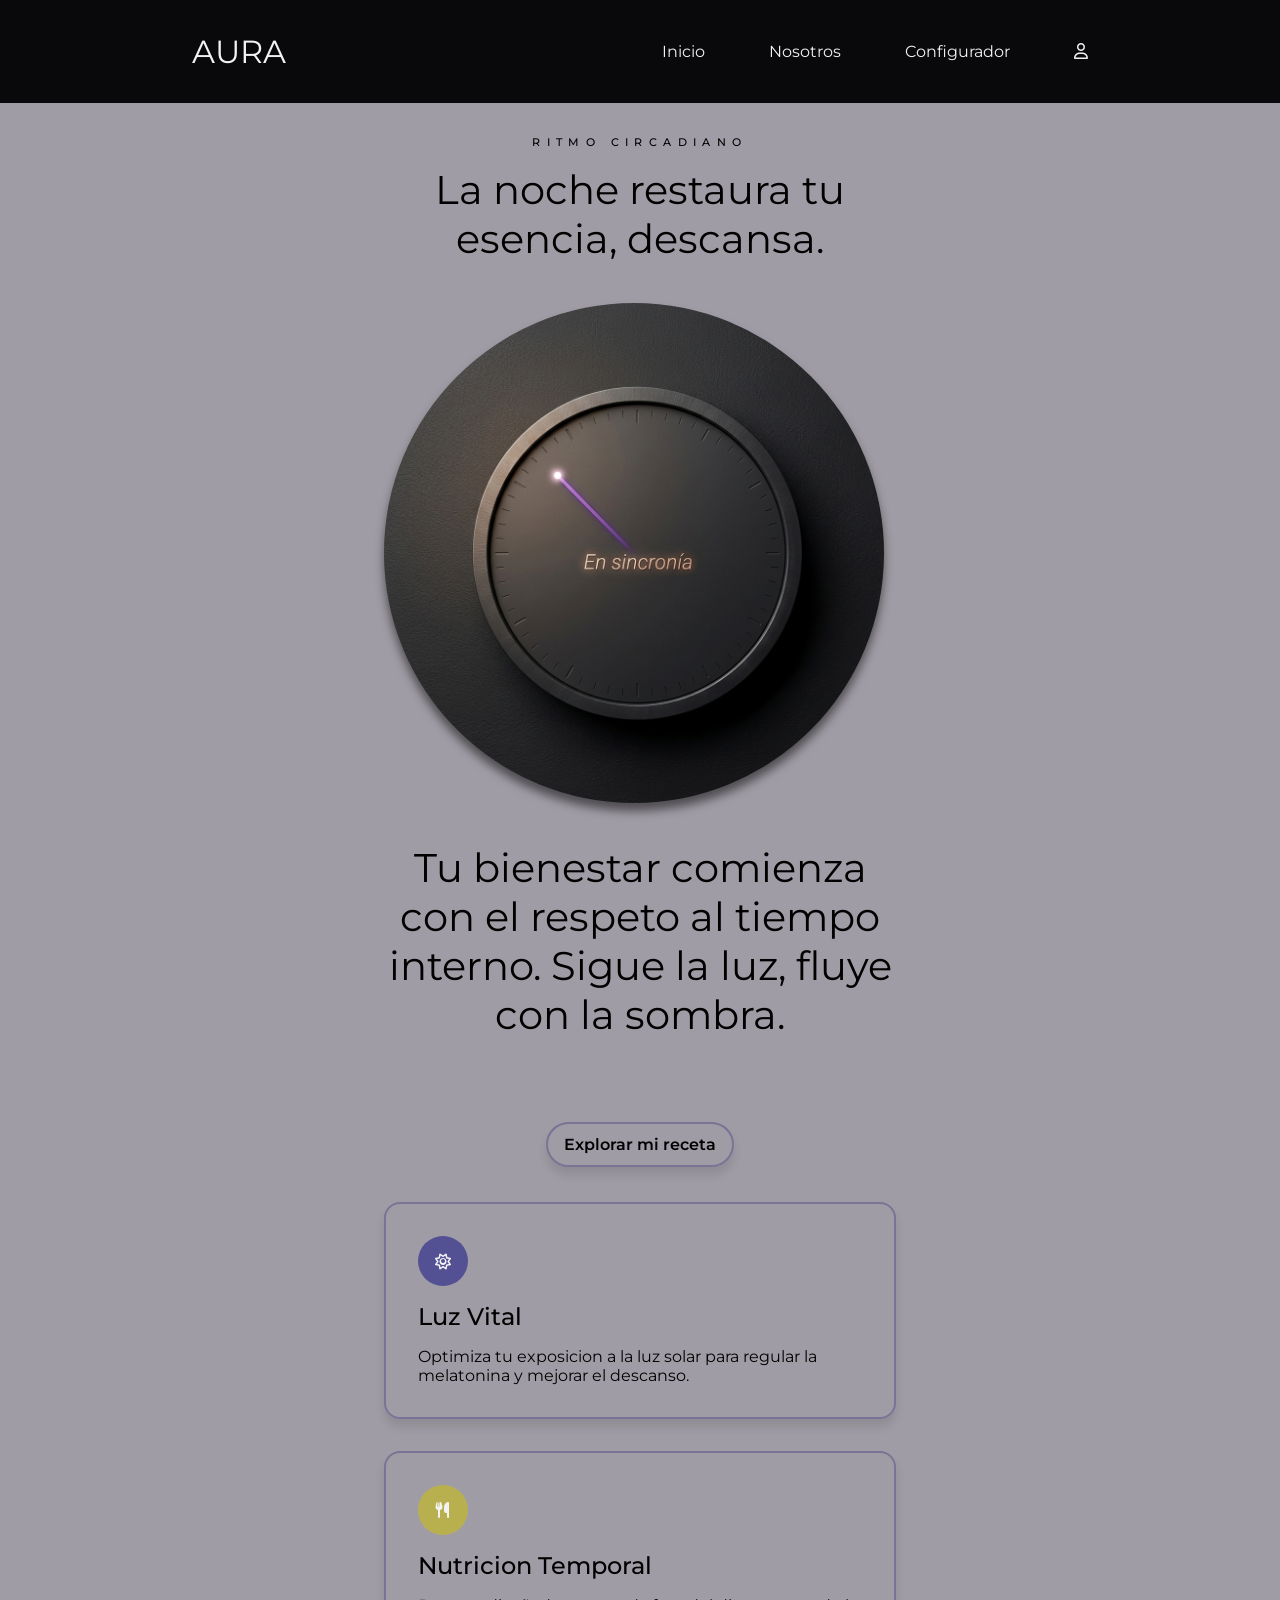
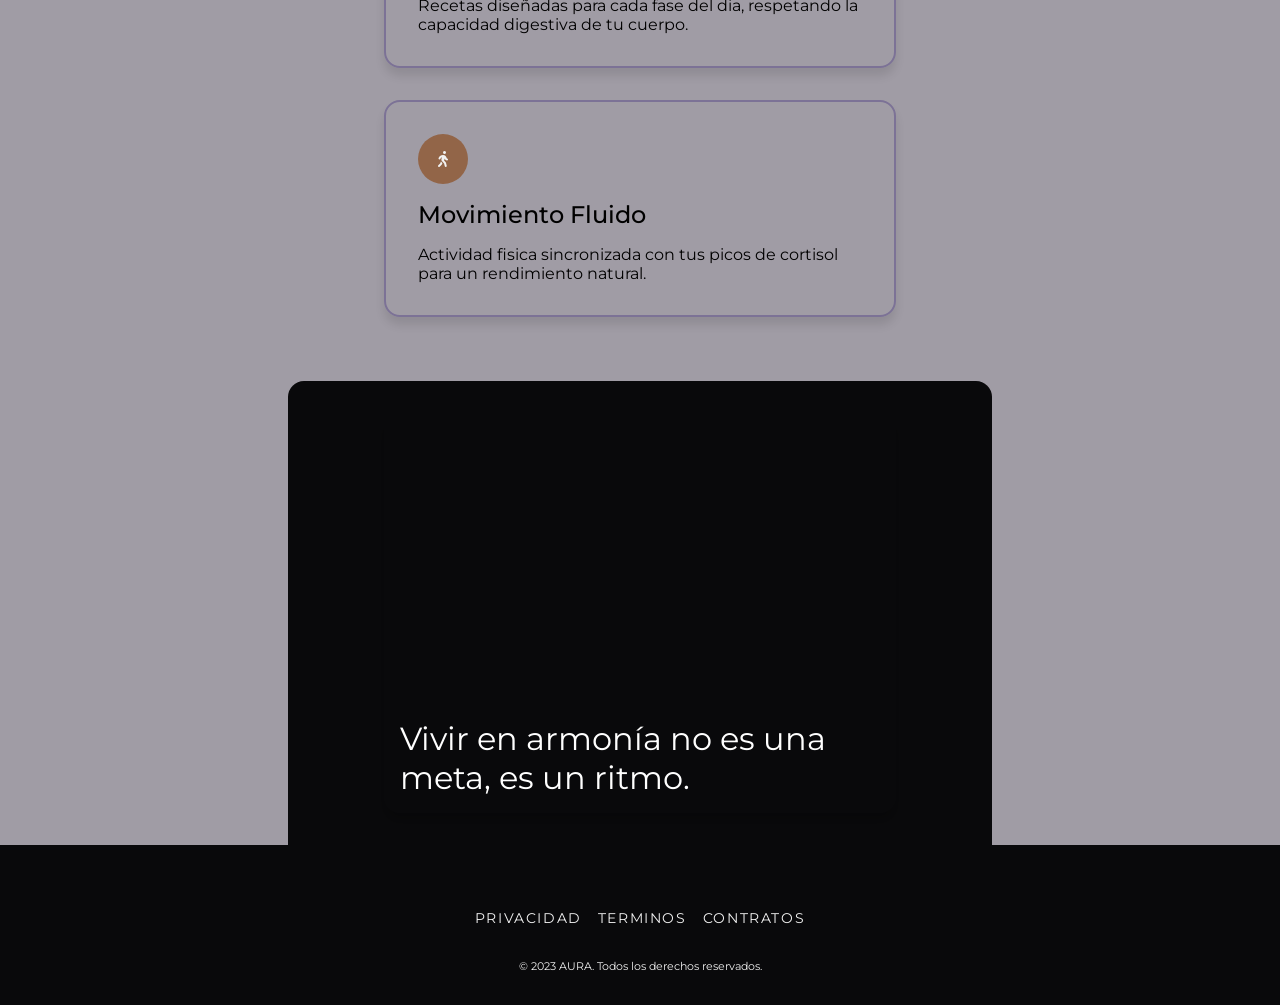
==== index.html @ 850c3b6b "First commit" ====
<!DOCTYPE html>
<html lang="es">
<head>
    <meta charset="UTF-8">
    <meta name="viewport" content="width=device-width, initial-scale=1.0">
    <title>AURA</title>
    <link rel="stylesheet" href="css/main.css">
</head>
<body>

    <nav class="navbar">
        <div class="logo">
            <a href="#">AURA</a>
        </div>
        <ul class="nav-links">
            <li><a href="#">Inicio</a></li>
            <li><a href="#">Nosotros</a></li>
            <li><a href="#">Configurador</a></li>
            <li class="dropdown-perfil">
                <a href="#"><i class="fa-regular fa-user"></i></a>
                <ul class="submenu">
                    <li><a href="auth/login.html">Mi Perfil</a></li>
                    <li><a href="auth/login.html">Iniciar Sesion</a></li>
                    <li><a href="auth/login.html">Cerrar Session</a></li>
                </ul>
            </li>
        </ul>
    </nav>

    <main class="main-content">
        <section class="section hero-section">
            <h1 class="home-title">Ritmo circadiano</h1>
            <h3 class="home-subtitle">La noche restaura tu esencia, descansa.</h3>
            
            <div id="clock"></div>

            <h3 class="home-subtitle">Tu bienestar comienza con el respeto al tiempo interno. Sigue la luz, fluye con la sombra.</h3>
        
        </section>

        <section class="section tips">
            <span>Explorar mi receta</span>
            <div class="cards-tips">
                <article class="card">
                    <div class="card-icon" style="background-color: #2421899d;">
                        <i class="fa-regular fa-sun"></i>
                    </div>
                    <h3>Luz Vital</h3>
                    <p>Optimiza tu exposicion a la luz solar para regular la melatonina y mejorar el descanso.</p>
                </article>
                <article class="card">
                    <div class="card-icon" style="background-color: #c8bd1ea0;">
                        <i class="fa-solid fa-utensils"></i>
                    </div>
                    <h3>Nutricion Temporal</h3>
                    <p>Recetas diseñadas para cada fase del dia, respetando la capacidad digestiva de tu cuerpo.</p>
                </article>
                <article class="card">
                    <div class="card-icon" style="background-color: #8b4513a0;">
                        <i class="fa-solid fa-person-walking"></i>
                    </div>
                    <h3>Movimiento Fluido</h3>
                    <p>Actividad fisica sincronizada con tus picos de cortisol para un rendimiento natural.</p>
                </article>
            </div>
        </section>

        <section class="section manifest-section">
            <div class="manifest-banner">
                <h4>Vivir en armonía no es una meta, es un ritmo.</h4>
            </div>
        </section>
    </main>
    <footer class="footer">
        <section class="terms">
            <a href="#">Privacidad</a>
            <a href="#">Terminos</a>   
            <a href="#">Contratos</a>   
        </section>
        <p>&copy; 2023 AURA. Todos los derechos reservados.</p>
    </footer>
    
</body>
</html>
---- css/main.css ----
@import "imports.css";
@import "reset&variables.css";


/* Navbar Styles */
.navbar{
    background-color: var(--background-color);
    display: flex;
    justify-content: space-between;
    align-items: center;
    padding: 2rem 12rem;
}
.navbar .logo a{
    color: var(--light-color);
    font-size: 2rem;
    text-decoration: none;
    font-weight: 400;
    transition: all 0.5s ease;
}

.navbar .logo a:hover{
    color: var(--primary-color);
    border-bottom: 2px solid var(--primary-color);
}

.navbar .nav-links{
    display: flex;
    gap: 4rem;
    justify-content: center;
    align-items: center;
    list-style: none;
}

.navbar .nav-links a:hover{
    border-bottom: 2px solid var(--primary-color);
}

.navbar .nav-links a{
    color: var(--light-color);
    text-decoration:none;
    list-style: none;
    transition: all 0.5s ease;
}

.nav-links, .submenu{
    list-style: none;
    padding: 0;
    margin: 0;

}

.nav-links > li{
    display: inline-block;
    position:relative; 
}

.submenu{
    display: none;
    position:absolute;
    right:50%;
    transform: translateX(50%);
    background-color: var(--secondary-color);
    min-width: 200px;
    box-shadow: 0px 8px 10px rgba(0, 0, 0, 0.2);
    border-radius: 1rem;
    z-index: 100;
}

.submenu li a{
    color: var(--dark-color);
    padding: 1rem 2rem;
    text-decoration: none;
    display: block;
    border-radius: 1rem;
}
.submenu li a:hover{
    background-color: var(--primary-color);
}
.dropdown-perfil:hover .submenu{
    display: block;
}

/* Fin de Navbar Styles */

/* main Styles */

.main-content{
    background-color:var(--neutral-color);
    display: flex;
    flex-direction: column;
    justify-content: center;
    align-items: center;
    padding:0rem 18rem;
    gap:2rem;
}
.section{
    /* background-color:var(--primary-color); */
    width: 100%;
    padding: 2rem 6rem;
}
.hero-section{
    text-align: center;
}

.hero-section .home-title{
    font-size: 0.7rem;
    font-weight: 500;
    letter-spacing: 0.4rem;
    text-transform: uppercase;
    text-align: center;;
}

.hero-section .home-subtitle{
    font-size: 2.5rem;
    font-weight: 400;
    margin-top: 1rem;
}

/* Clock Styles */
#clock{
    margin: 2.5rem 0 2.5rem 0;
    justify-self: center;
    width: 500px;
    height: 500px;
    background: var(--neutral-color);
    -moz-border-radius: 60px;
    -webkit-border-radius: 60px;
    border-radius: 250px;
    box-shadow: 0px 8px 10px rgba(0, 0, 0, 0.5);

    background-image: url('../img/clock.png');
    background-size: cover;
    background-position: center;
}

/* tips Styles */
.tips{
    text-align: center;
}
.tips span{
    border: 2px solid var(--secondary-color);
    box-shadow: 0px 8px 10px rgba(0, 0, 0, 0.1);
    border-radius: 1.5rem;
    padding:0.7rem 1rem;
    font-weight: 600;
}

.cards-tips{
    margin-top: 3rem;
    display: flex;
    gap: 2rem;
    flex-wrap: wrap;
    justify-content: center;
    align-items: center;
    width: 100%;
}

.cards-tips .card{
    min-width: 250px;
    min-height: 200px;
    border: 2px solid var(--secondary-color);
    box-shadow: 0px 8px 10px rgba(0, 0, 0, 0.1);
    border-radius: 1rem;
    padding:2rem 2rem;
}

.card .card-icon{
    color: var(--light-color);
    width: 50px;
    height: 50px;
    border-radius: 25px;
    display: flex;
    justify-content: center;
    align-items: center;
}

.card h3{
    margin-top: 1rem;
    font-size: 1.5rem;
    font-weight: 500;
    text-align: start;
}

.card p{
    margin-top: 1rem;
    font-size: 1rem;
    font-weight: 400;
    text-align: start;
}

/* manifest-section */

.manifest-section{
    background-color: var(--background-color);
    width: 100%;
    padding: 2rem 6rem;
    display: flex;
    flex-direction: column;
    justify-content: center;
    align-items: center;
    gap: 2rem;
    border-radius: 1rem 1rem 0 0;
}

.manifest-banner {
  background-image: url('https://lh3.googleusercontent.com/aida-public/[base64]');
  background-size: cover;
  background-position: center;
  filter:saturate(0.6);
  width: 100%;
  height: 400px;
  display: flex;
  flex-direction: column;
  justify-content: end;
  align-items: start;
  color: white;
  border-radius: 1rem;
  padding: 1rem 1rem;
  box-shadow: 0px 8px 10px rgba(0, 0, 0, 0.2);
}
.manifest-banner h4{
    font-size: 2rem;
    font-weight: 400;
}

/* Footer Styles */
.footer{
    background-color: var(--dark-color);
    color: var(--light-color);
    padding: 2rem;
    text-align: center;
}

.footer .terms{
    display: flex;
    justify-content: center;
    gap: 1rem;
    margin: 2rem 0;
}

.terms a{
    text-decoration: none;
    color:var(--light-color);
    text-transform: uppercase;
    font-size: 0.9rem;
    letter-spacing: 0.1rem;
    transition: all 0.5s ease;
}

.terms a:hover{
    color: var(--primary-color);
}

.footer p{
    font-size: 0.7rem;
    font-weight: 400;
}

/*RESPONSIVE*/
@media (max-width: 1199px) {
    .main-content {
        padding: 0 5rem;
    }
}

@media (max-width: 991px) {
    .navbar{
        flex-direction: column;
        gap: 2rem;
    }
}

@media (max-width: 767px) {
    .main-content {
        padding: 0;
    }
    .manifest-section{
        padding: 2rem 4rem;
    }
    .manifest-banner{
        height: 225px;
    }
    .manifest-banner h4{
        font-size: 1.2rem;
    }
    #clock{
        margin: 2.5rem 0 2.5rem 0;
        justify-self: center;
        width: 300px;
        height: 300px;
        background: var(--neutral-color);
        border-radius: 150px;
        box-shadow: 0px 8px 10px rgba(0, 0, 0, 0.5);
    }
    .hero-section .home-title{
        font-size: 0.5rem;
    }

    .hero-section .home-subtitle{
        font-size: 2rem;
    }
    .submenu{
        right:50%;
        transform: translateX(-1%);
    }
}
@media (max-width: 767px){
    .section{
        padding: 2rem 2rem;
    }
    .navbar .nav-links{
        display: flex;
        gap: 3rem;
        justify-content: center;
        align-items: center;
        list-style: none;
    }
    .nav-links a{
        font-size: 0.8rem;
    }
}
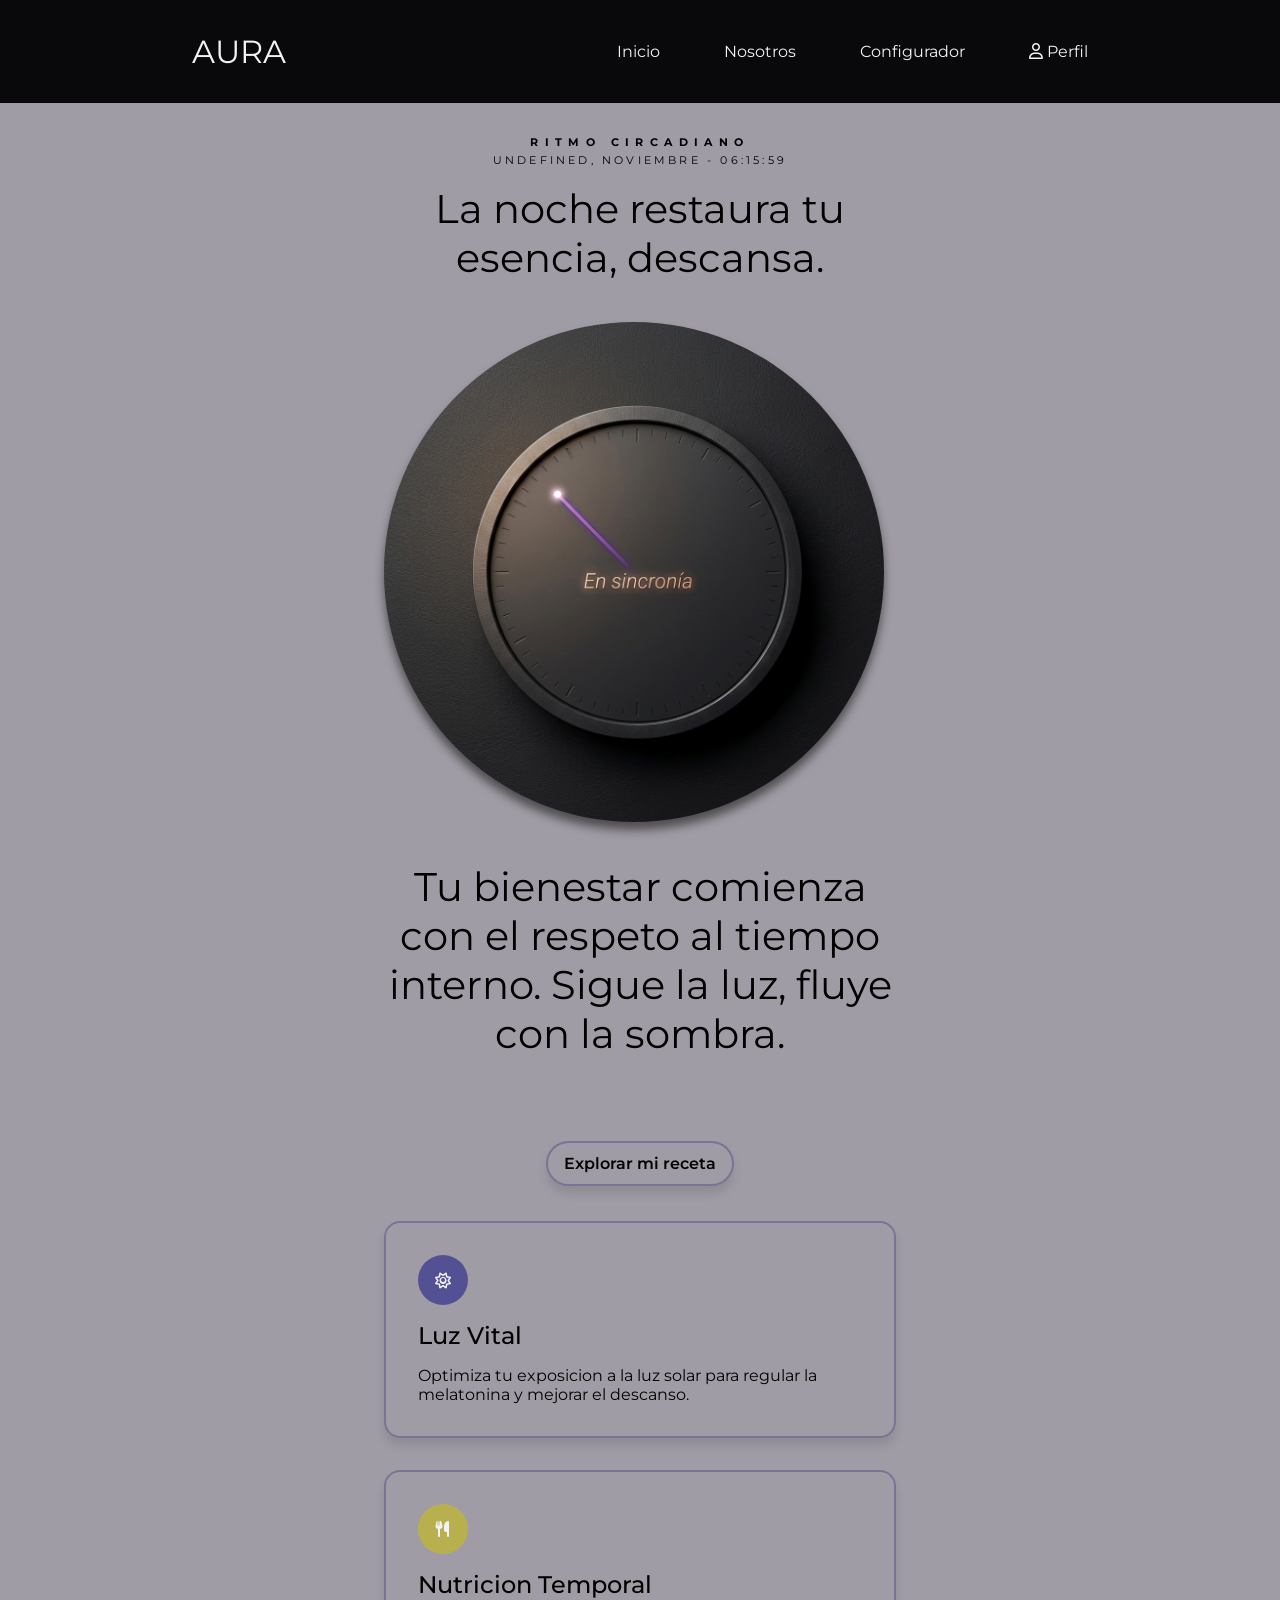
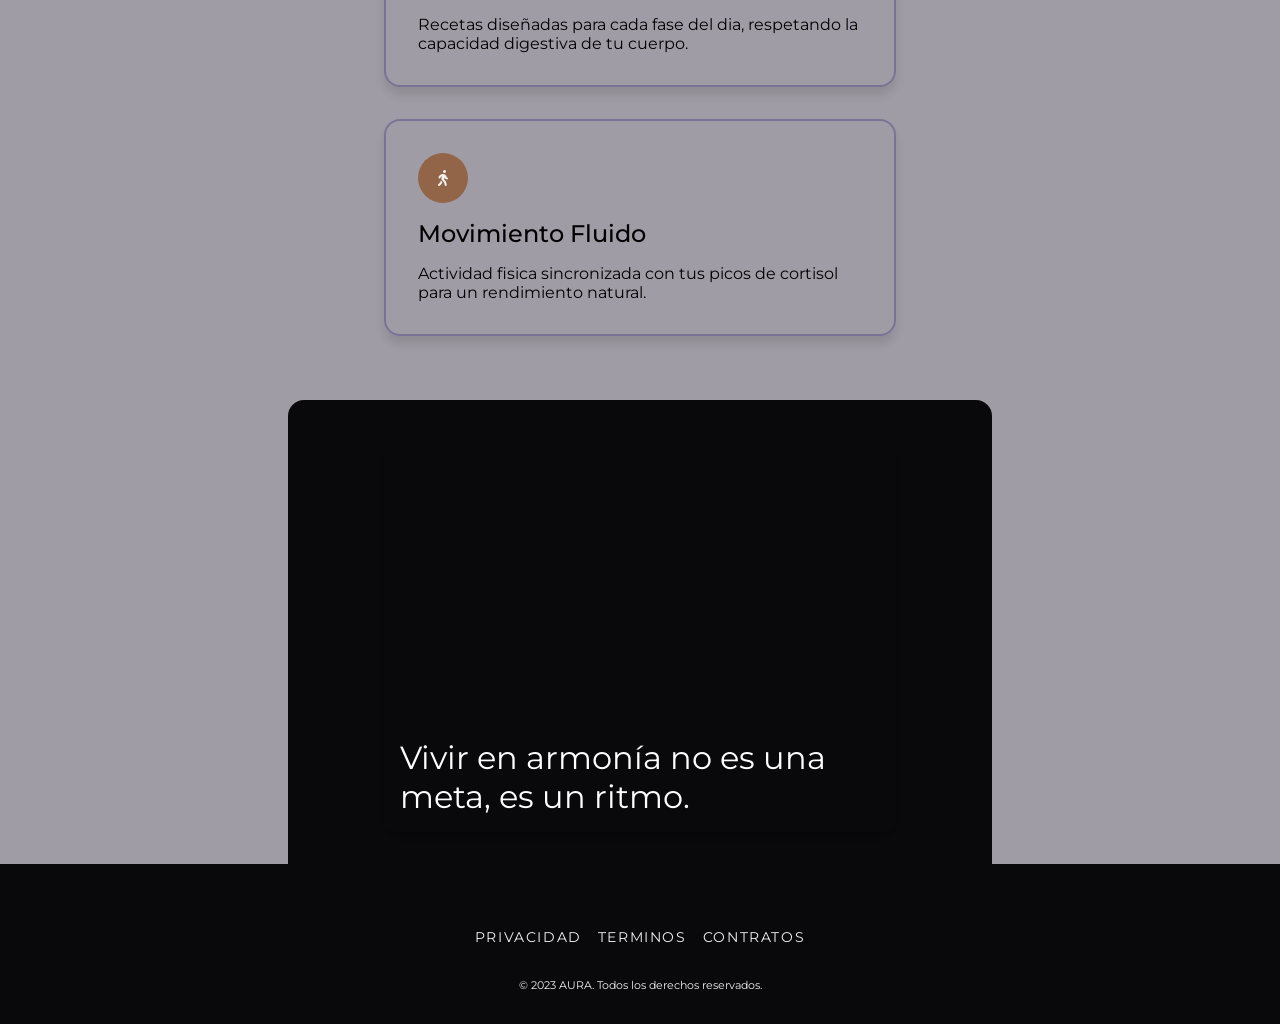
==== commit 4fc1d588: "agregando las modificaciones de la evaluacion de javascript" ====
--- a/index.html
+++ b/index.html
@@ -3,33 +3,23 @@
 <head>
     <meta charset="UTF-8">
     <meta name="viewport" content="width=device-width, initial-scale=1.0">
-    <title>AURA</title>
+    <!-- Etiqueta meta para el SEO -->
+    <meta name="description" content="Aqui encontrarás la sincronizacion  de tu bienestar con el ciclo solar.Una guia interactiva de calma y habitos para equilibrar cuerpo y mente.">
+    <meta name="keywords" content="AURA, bienestar, ciclo solar, ritmo circadiano, salud, bienestar emocional, bienestar fisico">
+    <meta name="author" content="Kevin Ruiz">
+    <!-- Etiqueta title para el SEO -->
+    <title>AURA - Sincroniza tu Bienestar con el Ciclo Solar</title>
     <link rel="stylesheet" href="css/main.css">
 </head>
 <body>
 
-    <nav class="navbar">
-        <div class="logo">
-            <a href="#">AURA</a>
-        </div>
-        <ul class="nav-links">
-            <li><a href="#">Inicio</a></li>
-            <li><a href="#">Nosotros</a></li>
-            <li><a href="#">Configurador</a></li>
-            <li class="dropdown-perfil">
-                <a href="#"><i class="fa-regular fa-user"></i></a>
-                <ul class="submenu">
-                    <li><a href="auth/login.html">Mi Perfil</a></li>
-                    <li><a href="auth/login.html">Iniciar Sesion</a></li>
-                    <li><a href="auth/login.html">Cerrar Session</a></li>
-                </ul>
-            </li>
-        </ul>
-    </nav>
+    <nav class="navbar" id="navbar"></nav>
 
     <main class="main-content">
         <section class="section hero-section">
-            <h1 class="home-title">Ritmo circadiano</h1>
+            <!-- Etiqueta H1 para el SEO -->
+            <h1 class="home-title"><strong>Ritmo circadiano</strong></h1>
+            <span id="clock-light">00:00</span>
             <h3 class="home-subtitle">La noche restaura tu esencia, descansa.</h3>
             
             <div id="clock"></div>
@@ -80,5 +70,7 @@
         <p>&copy; 2023 AURA. Todos los derechos reservados.</p>
     </footer>
     
+    <script src="./js/main.js" type="module"></script>
+    <script src="./js/navbar.js" type="module"></script>
 </body>
 </html>
--- a/css/main.css
+++ b/css/main.css
@@ -3,14 +3,15 @@
 
 
 /* Navbar Styles */
-.navbar{
+.navbar {
     background-color: var(--background-color);
     display: flex;
     justify-content: space-between;
     align-items: center;
     padding: 2rem 12rem;
 }
-.navbar .logo a{
+
+.navbar .logo a {
     color: var(--light-color);
     font-size: 2rem;
     text-decoration: none;
@@ -18,12 +19,12 @@
     transition: all 0.5s ease;
 }
 
-.navbar .logo a:hover{
+.navbar .logo a:hover {
     color: var(--primary-color);
     border-bottom: 2px solid var(--primary-color);
 }
 
-.navbar .nav-links{
+.navbar .nav-links {
     display: flex;
     gap: 4rem;
     justify-content: center;
@@ -31,33 +32,34 @@
     list-style: none;
 }
 
-.navbar .nav-links a:hover{
+.navbar .nav-links a:hover {
     border-bottom: 2px solid var(--primary-color);
 }
 
-.navbar .nav-links a{
-    color: var(--light-color);
-    text-decoration:none;
+.navbar .nav-links a {
+    color: var(--light-color);
+    text-decoration: none;
     list-style: none;
     transition: all 0.5s ease;
 }
 
-.nav-links, .submenu{
+.nav-links,
+.submenu {
     list-style: none;
     padding: 0;
     margin: 0;
 
 }
 
-.nav-links > li{
+.nav-links>li {
     display: inline-block;
-    position:relative; 
-}
-
-.submenu{
+    position: relative;
+}
+
+.submenu {
     display: none;
-    position:absolute;
-    right:50%;
+    position: absolute;
+    right: 50%;
     transform: translateX(50%);
     background-color: var(--secondary-color);
     min-width: 200px;
@@ -66,17 +68,19 @@
     z-index: 100;
 }
 
-.submenu li a{
+.submenu li a {
     color: var(--dark-color);
     padding: 1rem 2rem;
     text-decoration: none;
     display: block;
     border-radius: 1rem;
 }
-.submenu li a:hover{
+
+.submenu li a:hover {
     background-color: var(--primary-color);
 }
-.dropdown-perfil:hover .submenu{
+
+.dropdown-perfil:hover .submenu {
     display: block;
 }
 
@@ -84,40 +88,52 @@
 
 /* main Styles */
 
-.main-content{
-    background-color:var(--neutral-color);
+.main-content {
+    background-color: var(--neutral-color);
     display: flex;
     flex-direction: column;
     justify-content: center;
     align-items: center;
-    padding:0rem 18rem;
-    gap:2rem;
-}
-.section{
+    padding: 0rem 18rem;
+    gap: 2rem;
+    min-height: 100vh;
+}
+
+.section {
     /* background-color:var(--primary-color); */
     width: 100%;
     padding: 2rem 6rem;
 }
-.hero-section{
-    text-align: center;
-}
-
-.hero-section .home-title{
+
+.hero-section {
+    text-align: center;
+}
+
+#clock-light{
+    margin-top:2rem;
+    font-size: 0.7rem;
+    text-align: center;
+    text-transform: uppercase;
+    letter-spacing: 0.2rem;
+}
+
+.hero-section .home-title {
     font-size: 0.7rem;
     font-weight: 500;
     letter-spacing: 0.4rem;
     text-transform: uppercase;
-    text-align: center;;
-}
-
-.hero-section .home-subtitle{
+    text-align: center;
+    ;
+}
+
+.hero-section .home-subtitle {
     font-size: 2.5rem;
     font-weight: 400;
     margin-top: 1rem;
 }
 
 /* Clock Styles */
-#clock{
+#clock {
     margin: 2.5rem 0 2.5rem 0;
     justify-self: center;
     width: 500px;
@@ -131,21 +147,27 @@
     background-image: url('../img/clock.png');
     background-size: cover;
     background-position: center;
+    transition: all 0.7s ease;
+}
+
+#clock:hover{
+    transform: rotate(360deg);
 }
 
 /* tips Styles */
-.tips{
-    text-align: center;
-}
-.tips span{
+.tips {
+    text-align: center;
+}
+
+.tips span {
     border: 2px solid var(--secondary-color);
     box-shadow: 0px 8px 10px rgba(0, 0, 0, 0.1);
     border-radius: 1.5rem;
-    padding:0.7rem 1rem;
+    padding: 0.7rem 1rem;
     font-weight: 600;
 }
 
-.cards-tips{
+.cards-tips {
     margin-top: 3rem;
     display: flex;
     gap: 2rem;
@@ -155,16 +177,16 @@
     width: 100%;
 }
 
-.cards-tips .card{
+.cards-tips .card {
     min-width: 250px;
     min-height: 200px;
     border: 2px solid var(--secondary-color);
     box-shadow: 0px 8px 10px rgba(0, 0, 0, 0.1);
     border-radius: 1rem;
-    padding:2rem 2rem;
-}
-
-.card .card-icon{
+    padding: 2rem 2rem;
+}
+
+.card .card-icon {
     color: var(--light-color);
     width: 50px;
     height: 50px;
@@ -174,14 +196,14 @@
     align-items: center;
 }
 
-.card h3{
+.card h3 {
     margin-top: 1rem;
     font-size: 1.5rem;
     font-weight: 500;
     text-align: start;
 }
 
-.card p{
+.card p {
     margin-top: 1rem;
     font-size: 1rem;
     font-weight: 400;
@@ -190,7 +212,7 @@
 
 /* manifest-section */
 
-.manifest-section{
+.manifest-section {
     background-color: var(--background-color);
     width: 100%;
     padding: 2rem 6rem;
@@ -203,55 +225,56 @@
 }
 
 .manifest-banner {
-  background-image: url('https://lh3.googleusercontent.com/aida-public/[base64]');
-  background-size: cover;
-  background-position: center;
-  filter:saturate(0.6);
-  width: 100%;
-  height: 400px;
-  display: flex;
-  flex-direction: column;
-  justify-content: end;
-  align-items: start;
-  color: white;
-  border-radius: 1rem;
-  padding: 1rem 1rem;
-  box-shadow: 0px 8px 10px rgba(0, 0, 0, 0.2);
-}
-.manifest-banner h4{
+    background-image: url('https://lh3.googleusercontent.com/aida-public/[base64]');
+    background-size: cover;
+    background-position: center;
+    filter: saturate(0.6);
+    width: 100%;
+    height: 400px;
+    display: flex;
+    flex-direction: column;
+    justify-content: end;
+    align-items: start;
+    color: white;
+    border-radius: 1rem;
+    padding: 1rem 1rem;
+    box-shadow: 0px 8px 10px rgba(0, 0, 0, 0.2);
+}
+
+.manifest-banner h4 {
     font-size: 2rem;
     font-weight: 400;
 }
 
 /* Footer Styles */
-.footer{
+.footer {
     background-color: var(--dark-color);
     color: var(--light-color);
     padding: 2rem;
     text-align: center;
 }
 
-.footer .terms{
+.footer .terms {
     display: flex;
     justify-content: center;
     gap: 1rem;
     margin: 2rem 0;
 }
 
-.terms a{
+.terms a {
     text-decoration: none;
-    color:var(--light-color);
+    color: var(--light-color);
     text-transform: uppercase;
     font-size: 0.9rem;
     letter-spacing: 0.1rem;
     transition: all 0.5s ease;
 }
 
-.terms a:hover{
+.terms a:hover {
     color: var(--primary-color);
 }
 
-.footer p{
+.footer p {
     font-size: 0.7rem;
     font-weight: 400;
 }
@@ -264,7 +287,7 @@
 }
 
 @media (max-width: 991px) {
-    .navbar{
+    .navbar {
         flex-direction: column;
         gap: 2rem;
     }
@@ -274,16 +297,20 @@
     .main-content {
         padding: 0;
     }
-    .manifest-section{
+
+    .manifest-section {
         padding: 2rem 4rem;
     }
-    .manifest-banner{
+
+    .manifest-banner {
         height: 225px;
     }
-    .manifest-banner h4{
+
+    .manifest-banner h4 {
         font-size: 1.2rem;
     }
-    #clock{
+
+    #clock {
         margin: 2.5rem 0 2.5rem 0;
         justify-self: center;
         width: 300px;
@@ -292,30 +319,35 @@
         border-radius: 150px;
         box-shadow: 0px 8px 10px rgba(0, 0, 0, 0.5);
     }
-    .hero-section .home-title{
+
+    .hero-section .home-title {
         font-size: 0.5rem;
     }
 
-    .hero-section .home-subtitle{
+    .hero-section .home-subtitle {
         font-size: 2rem;
     }
-    .submenu{
-        right:50%;
+
+    .submenu {
+        right: 50%;
         transform: translateX(-1%);
     }
 }
-@media (max-width: 767px){
-    .section{
+
+@media (max-width: 767px) {
+    .section {
         padding: 2rem 2rem;
     }
-    .navbar .nav-links{
+
+    .navbar .nav-links {
         display: flex;
         gap: 3rem;
         justify-content: center;
         align-items: center;
         list-style: none;
     }
-    .nav-links a{
+
+    .nav-links a {
         font-size: 0.8rem;
     }
 }
